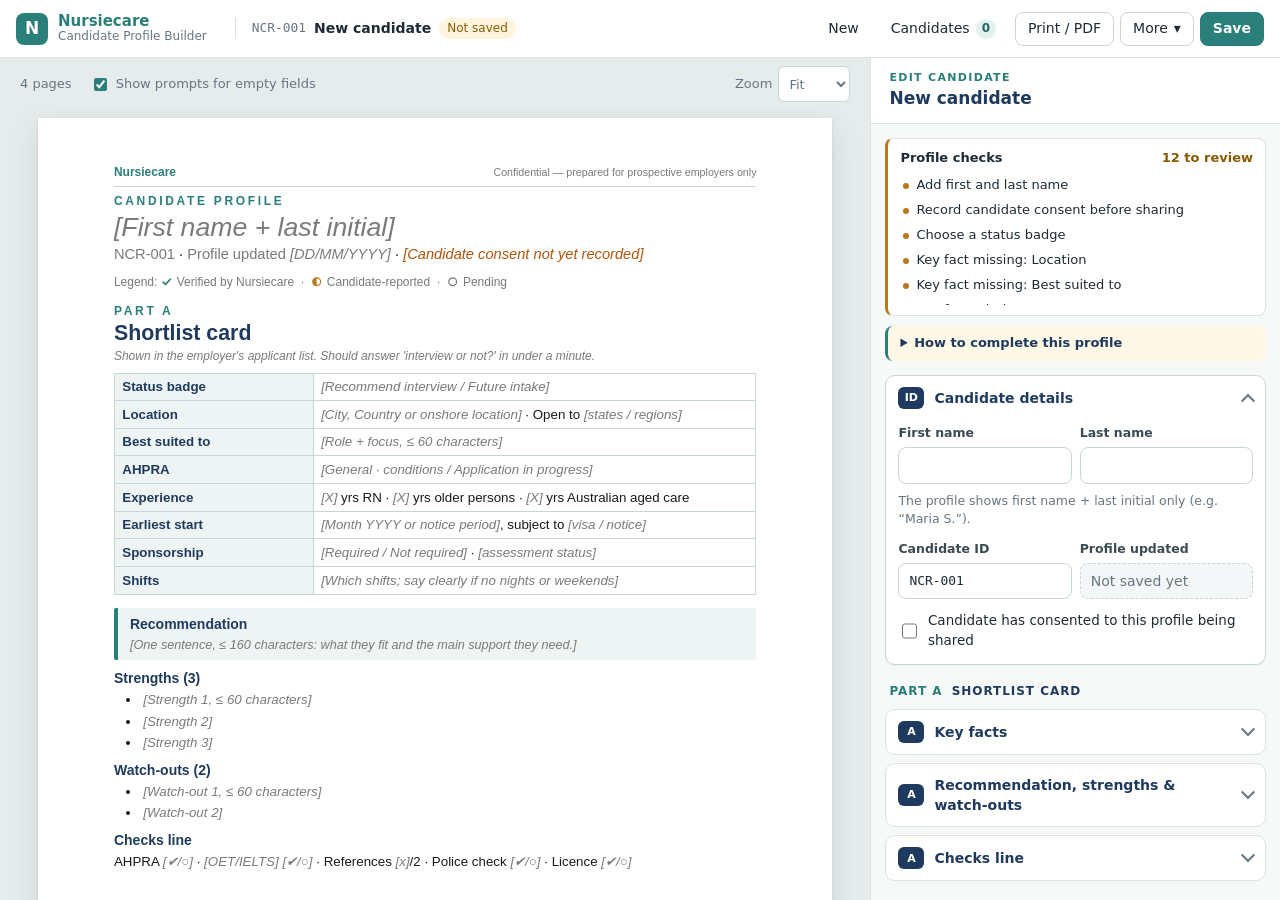
==== index.html @ 0817d93c "Add files via upload" ====
<!DOCTYPE html>
<html lang="en-AU">
<head>
  <meta charset="utf-8">
  <meta name="viewport" content="width=device-width, initial-scale=1">
  <title>Candidate Profile Builder — Nursiecare</title>
  <link rel="stylesheet" href="style.css">
</head>
<body>

<!-- ============================ Top bar ============================ -->
<header class="topbar">
  <div class="brand">
    <span class="brand-mark" aria-hidden="true">N</span>
    <div class="brand-text"><strong>Nursiecare</strong><span>Candidate Profile Builder</span></div>
  </div>

  <div class="current" aria-live="polite">
    <span class="current-id mono" id="currentId">NCR-001</span>
    <span class="current-name" id="currentName">New candidate</span>
    <span class="pill" id="saveState">Not saved</span>
  </div>

  <nav class="actions" aria-label="Candidate actions">
    <button type="button" class="btn btn-ghost" id="btnNew" title="Start a new candidate">New</button>
    <button type="button" class="btn btn-ghost" id="btnLibrary" title="Open a saved candidate">Candidates <span class="count" id="libCount">0</span></button>
    <button type="button" class="btn" id="btnPrint" title="Print, or choose “Save as PDF” in the print dialog">Print / PDF</button>
    <div class="menu">
      <button type="button" class="btn" id="btnMore" aria-haspopup="true" aria-expanded="false">More <span aria-hidden="true">▾</span></button>
      <div class="menu-list" id="moreMenu" hidden role="menu">
        <button type="button" role="menuitem" data-cmd="html">Download CV as HTML</button>
        <button type="button" role="menuitem" data-cmd="copy">Copy CV</button>
        <hr>
        <button type="button" role="menuitem" data-cmd="backup">Export backup (all candidates)</button>
        <button type="button" role="menuitem" data-cmd="import">Import backup…</button>
        <button type="button" role="menuitem" data-cmd="example">Load example candidate</button>
        <hr>
        <button type="button" role="menuitem" data-cmd="clear">Clear form</button>
        <button type="button" role="menuitem" data-cmd="delete" class="danger">Delete this candidate</button>
      </div>
    </div>
    <button type="button" class="btn btn-primary" id="btnSave" title="Save (Ctrl+S)">Save</button>
  </nav>
</header>

<div class="mobile-tabs" role="tablist">
  <button type="button" data-view="edit" class="on">Edit</button>
  <button type="button" data-view="preview">Preview CV</button>
</div>

<main class="workspace">

  <!-- ============================ CV preview (left) ============================ -->
  <section class="preview-pane" aria-label="CV preview">
    <div class="preview-toolbar">
      <span class="muted" id="pageCount">1 page</span>
      <label class="toggle"><input type="checkbox" id="promptsToggle" checked> Show prompts for empty fields</label>
      <label class="zoom">Zoom
        <select id="zoomSel">
          <option value="fit">Fit</option>
          <option value="0.75">75%</option>
          <option value="1">100%</option>
          <option value="1.25">125%</option>
        </select>
      </label>
    </div>
    <div class="preview-scroll" id="previewScroll">
      <div id="pages" class="cv-pages" title="Click any part of the CV to edit it"></div>
    </div>
  </section>

  <!-- ============================ Editor (right) ============================ -->
  <aside class="editor-pane" aria-label="Edit candidate information">
    <div class="editor-head">
      <div>
        <div class="eyebrow">Edit candidate</div>
        <div class="editor-title" id="editorTitle">New candidate</div>
      </div>
    </div>

    <div class="editor-scroll" id="editor">

      <div class="banner" id="storageWarning" hidden>
        This browser is blocking local storage, so <strong>Save will not work</strong> here.
        Open the file in Chrome, Edge or Firefox, or use <em>More ▸ Export backup</em>.
      </div>

      <div class="checks-box" id="checksBox">
        <div class="checks-head"><span>Profile checks</span><span class="checks-count" id="checksCount"></span></div>
        <ul id="checksList"></ul>
      </div>

      <details class="guide">
        <summary>How to complete this profile</summary>
        <ul>
          <li>Part A becomes the shortlist card in the employer portal. Part B is the full profile the card opens.</li>
          <li>Fill in Part B first, then write Part A from it. Everything on the card must also appear in Part B.</li>
          <li>Card limits: Best suited to ≤ 60 characters · Recommendation one sentence ≤ 160 · Strengths and watch-outs ≤ 60 each.</li>
          <li>Always complete all key facts, even when the answer is a gap (e.g. “0 yrs Australian aged care”). Every card needs at least one watch-out.</li>
          <li>Mark facts: <b class="m-v">✔</b> Verified by Nursiecare · <b class="m-r">◐</b> Candidate-reported · <b class="m-p">○</b> Pending. Click a marker again to clear it.</li>
          <li><strong>Do not add</strong> a photo, age, marital status, religion, health or children’s details.</li>
        </ul>
      </details>

      <!-- ---------- Candidate details ---------- -->
      <details class="ed-section" data-section="details" open>
        <summary><span class="ed-chip">ID</span><span class="ed-title">Candidate details</span></summary>
        <div class="ed-body">
          <div class="grid-2">
            <label class="field"><span class="label">First name</span><input type="text" data-bind="firstName" autocomplete="off"></label>
            <label class="field"><span class="label">Last name</span><input type="text" data-bind="lastName" autocomplete="off"></label>
          </div>
          <p class="hint">The profile shows first name + last initial only (e.g. “Maria S.”).</p>
          <div class="grid-2">
            <label class="field"><span class="label">Candidate ID</span><input type="text" data-bind="id" class="mono" placeholder="NCR-000"></label>
            <div class="field"><span class="label">Profile updated</span><output id="updatedOut" class="readonly">Not saved yet</output></div>
          </div>
          <label class="check"><input type="checkbox" data-bind="consentShared"> Candidate has consented to this profile being shared</label>
        </div>
      </details>

      <div class="ed-group"><span>Part A</span> Shortlist card</div>

      <!-- ---------- Key facts ---------- -->
      <details class="ed-section" data-section="card">
        <summary><span class="ed-chip">A</span><span class="ed-title">Key facts</span></summary>
        <div class="ed-body">
          <label class="field"><span class="label">Status badge</span>
            <select data-bind="card.statusBadge">
              <option value="">Choose…</option>
              <option>Recommend interview</option>
              <option>Future intake</option>
            </select>
          </label>

          <div class="field">
            <div class="label-row"><span class="label">Location</span><div class="marker" data-bind="card.markers.location"></div></div>
            <div class="grid-2">
              <input type="text" data-bind="card.location" placeholder="City, Country or onshore location" aria-label="Location">
              <input type="text" data-bind="card.openTo" placeholder="Open to: states / regions" aria-label="Open to">
            </div>
          </div>

          <div class="field">
            <div class="label-row"><span class="label">Best suited to</span><div class="marker" data-bind="card.markers.bestSuitedTo"></div></div>
            <input type="text" data-bind="card.bestSuitedTo" data-limit="60" placeholder="Role + focus" aria-label="Best suited to">
          </div>

          <div class="field">
            <div class="label-row"><span class="label">AHPRA</span><div class="marker" data-bind="card.markers.ahpra"></div></div>
            <input type="text" data-bind="card.ahpra" placeholder="General · no conditions / Application in progress" aria-label="AHPRA" list="ahpraOptions">
            <datalist id="ahpraOptions">
              <option value="General · no conditions"></option>
              <option value="General · conditions"></option>
              <option value="Application in progress"></option>
              <option value="Not yet applied"></option>
            </datalist>
          </div>

          <div class="field">
            <div class="label-row"><span class="label">Experience <em>years</em></span><div class="marker" data-bind="card.markers.experience"></div></div>
            <div class="grid-3">
              <label class="mini"><input type="number" min="0" step="0.5" data-bind="card.experience.rn"><span>RN</span></label>
              <label class="mini"><input type="number" min="0" step="0.5" data-bind="card.experience.olderPersons"><span>Older persons</span></label>
              <label class="mini"><input type="number" min="0" step="0.5" data-bind="card.experience.ausAgedCare"><span>Aust. aged care</span></label>
            </div>
          </div>

          <div class="field">
            <div class="label-row"><span class="label">Earliest start</span><div class="marker" data-bind="card.markers.earliestStart"></div></div>
            <div class="grid-2">
              <input type="text" data-bind="card.earliestStart" placeholder="Month YYYY or notice period" aria-label="Earliest start">
              <input type="text" data-bind="card.subjectTo" placeholder="Subject to: visa / notice" aria-label="Subject to">
            </div>
          </div>

          <div class="field">
            <div class="label-row"><span class="label">Sponsorship</span><div class="marker" data-bind="card.markers.sponsorship"></div></div>
            <div class="grid-2">
              <select data-bind="card.sponsorship" aria-label="Sponsorship">
                <option value="">Choose…</option>
                <option>Required</option>
                <option>Not required</option>
              </select>
              <input type="text" data-bind="card.sponsorshipStatus" placeholder="Assessment status" aria-label="Assessment status">
            </div>
          </div>

          <div class="field">
            <div class="label-row"><span class="label">Shifts</span><div class="marker" data-bind="card.markers.shifts"></div></div>
            <input type="text" data-bind="card.shifts" placeholder="Which shifts; say clearly if no nights or weekends" aria-label="Shifts">
          </div>
        </div>
      </details>

      <!-- ---------- Recommendation, strengths, watch-outs ---------- -->
      <details class="ed-section" data-section="card-summary">
        <summary><span class="ed-chip">A</span><span class="ed-title">Recommendation, strengths &amp; watch-outs</span></summary>
        <div class="ed-body">
          <label class="field"><span class="label">Recommendation <em>one sentence</em></span>
            <textarea rows="3" data-bind="card.recommendation" data-limit="160" placeholder="What they fit and the main support they need"></textarea>
          </label>
          <div class="field"><span class="label">Strengths <em>aim for 3</em></span>
            <div data-list="card.strengths" data-kind="text" data-limit="60" data-item-label="Strength" data-add="Add strength"></div>
          </div>
          <div class="field"><span class="label">Watch-outs <em>at least 1</em></span>
            <div data-list="card.watchouts" data-kind="text" data-limit="60" data-item-label="Watch-out" data-add="Add watch-out"></div>
          </div>
        </div>
      </details>

      <!-- ---------- Checks line ---------- -->
      <details class="ed-section" data-section="checks">
        <summary><span class="ed-chip">A</span><span class="ed-title">Checks line</span></summary>
        <div class="ed-body">
          <div class="check-rows">
            <div class="label-row"><span class="label">AHPRA</span><div class="marker" data-bind="checks.ahpra"></div></div>
            <div class="label-row">
              <select data-bind="checks.englishTest" aria-label="English test" class="inline-select">
                <option value="">English test…</option>
                <option>OET</option><option>IELTS</option><option>PTE</option><option>TOEFL</option><option>English exempt</option>
              </select>
              <div class="marker" data-bind="checks.english"></div>
            </div>
            <div class="label-row"><span class="label">References</span>
              <select data-bind="checks.references" aria-label="References received" class="inline-select narrow">
                <option value="">x</option><option>0</option><option>1</option><option>2</option>
              </select><span class="muted">/ 2</span>
            </div>
            <div class="label-row"><span class="label">Police check</span><div class="marker" data-bind="checks.police"></div></div>
            <div class="label-row"><span class="label">Licence</span><div class="marker" data-bind="checks.licence"></div></div>
          </div>
        </div>
      </details>

      <div class="ed-group"><span>Part B</span> Full profile</div>

      <!-- ---------- 1. Recruiter assessment ---------- -->
      <details class="ed-section" data-section="assessment">
        <summary><span class="ed-chip">1</span><span class="ed-title">Recruiter assessment</span></summary>
        <div class="ed-body">
          <div class="field"><span class="label">Strengths <em>evidenced, with source</em></span>
            <div data-list="assessment.strengths" data-kind="textarea" data-item-label="Strength" data-first-hint="Longer, evidenced version of strength 1, e.g. ‘confirmed by referee’" data-add="Add strength"></div>
          </div>
          <div class="field"><span class="label">Watch-outs and suggested support</span>
            <div data-list="assessment.watchouts" data-kind="textarea" data-item-label="Watch-out + support" data-first-hint="Gap + suggested support, e.g. ‘No Australian aged care experience. Suggest 2–4 weeks of buddied shifts.’" data-add="Add watch-out"></div>
          </div>
          <div class="field"><span class="label">Suggested interview questions</span>
            <div data-list="assessment.questions" data-kind="textarea" data-item-label="Question" data-first-hint="Scenario question tied to a watch-out" data-add="Add question"></div>
          </div>
        </div>
      </details>

      <!-- ---------- 2. Clinical experience ---------- -->
      <details class="ed-section" data-section="clinical">
        <summary><span class="ed-chip">2</span><span class="ed-title">Clinical experience</span></summary>
        <div class="ed-body">
          <label class="field"><span class="label">Current role</span>
            <input type="text" data-bind="clinical.currentRole" placeholder="Title, unit, facility type and size, country">
          </label>
          <div class="grid-2 grid-narrow-first">
            <label class="field"><span class="label">FT / PT</span>
              <select data-bind="clinical.employmentType"><option value="">Choose…</option><option>FT</option><option>PT</option><option>Casual</option></select>
            </label>
            <label class="field"><span class="label">Practising status</span>
              <input type="text" data-bind="clinical.practising" placeholder="Currently practising / last practised MM/YYYY" list="practisingOptions">
              <datalist id="practisingOptions"><option value="Currently practising"></option></datalist>
            </label>
          </div>
          <label class="field"><span class="label">Summary</span>
            <textarea rows="3" data-bind="clinical.summary" placeholder="2–3 factual sentences: population, acuity, responsibility, leadership"></textarea>
          </label>
          <label class="field"><span class="label">Typical shift</span><input type="text" data-bind="clinical.typicalShift" placeholder="Ratio, acuity, staff supervised"></label>
          <label class="field"><span class="label">Systems</span><input type="text" data-bind="clinical.systems" placeholder="Electronic / paper care plans; medication system"></label>
        </div>
      </details>

      <!-- ---------- Employment history (optional) ---------- -->
      <details class="ed-section" data-section="employment">
        <summary><span class="ed-chip opt">+</span><span class="ed-title">Employment history <em>optional</em></span></summary>
        <div class="ed-body">
          <p class="hint">Appears on the CV as its own section once you add a role.</p>
          <div data-list="employmentHistory" data-kind="employment" data-add="Add experience" data-empty="No previous roles added."></div>
        </div>
      </details>

      <!-- ---------- 3. Capability highlights ---------- -->
      <details class="ed-section" data-section="capabilities">
        <summary><span class="ed-chip">3</span><span class="ed-title">Capability highlights</span></summary>
        <div class="ed-body">
          <p class="hint">Pick the 6 most relevant to aged care. Include at least one <em>Limited</em> row if it’s true: it shows honesty and helps the employer plan orientation.</p>
          <div data-list="capabilities" data-kind="capability" data-add="Add capability"></div>
        </div>
      </details>

      <!-- ---------- Qualifications & registrations (optional) ---------- -->
      <details class="ed-section" data-section="qualifications">
        <summary><span class="ed-chip opt">+</span><span class="ed-title">Qualifications &amp; registrations <em>optional</em></span></summary>
        <div class="ed-body">
          <p class="hint">Appears on the CV as its own section once you add an entry.</p>
          <div class="field"><span class="label">Education / qualifications</span>
            <div data-list="qualifications" data-kind="qualification" data-add="Add qualification" data-empty="No qualifications added."></div>
          </div>
          <div class="field"><span class="label">Certifications / registrations</span>
            <div data-list="registrations" data-kind="registration" data-add="Add certification" data-empty="No registrations added."></div>
          </div>
        </div>
      </details>

      <!-- ---------- 4. Verification ---------- -->
      <details class="ed-section" data-section="verification">
        <summary><span class="ed-chip">4</span><span class="ed-title">Verification</span></summary>
        <div class="ed-body verify">
          <div class="field">
            <div class="label-row"><span class="label">AHPRA</span><div class="marker" data-bind="verification.ahpra.status"></div></div>
            <input type="text" data-bind="verification.ahpra.note" placeholder="e.g. Checked on register 12/09/2026" aria-label="AHPRA verification note">
          </div>
          <div class="field">
            <div class="label-row"><span class="label">Qualification</span><div class="marker" data-bind="verification.qualification.status"></div></div>
            <input type="text" data-bind="verification.qualification.note" placeholder="What was sighted" aria-label="Qualification verification note">
          </div>
          <div class="field">
            <div class="label-row"><span class="label">Employment</span><div class="marker" data-bind="verification.employment.status"></div></div>
            <input type="text" data-bind="verification.employment.note" placeholder="Period verified / Partial" aria-label="Employment verification note">
          </div>
          <div class="field">
            <div class="label-row"><span class="label">References</span><div class="marker" data-bind="verification.references.status"></div></div>
            <input type="text" data-bind="verification.references.note" placeholder="x of 2: roles" aria-label="References note">
          </div>
          <div class="field">
            <div class="label-row"><span class="label">Police check</span><div class="marker" data-bind="verification.police.status"></div></div>
            <input type="text" data-bind="verification.police.note" placeholder="Status" aria-label="Police check note">
          </div>
          <div class="field">
            <div class="label-row"><span class="label">Vaccinations</span><div class="marker" data-bind="verification.vaccinations.status"></div></div>
            <input type="text" data-bind="verification.vaccinations.note" placeholder="Status; employer to confirm requirements" aria-label="Vaccinations note">
          </div>
        </div>
      </details>

      <!-- ---------- 5. Work preferences ---------- -->
      <details class="ed-section" data-section="preferences">
        <summary><span class="ed-chip">5</span><span class="ed-title">Work preferences</span></summary>
        <div class="ed-body">
          <div class="grid-2">
            <label class="field"><span class="label">Role</span><input type="text" data-bind="preferences.role" placeholder="RN / Senior RN / Clinical Lead" list="roleOptions"></label>
            <label class="field"><span class="label">Hours</span><input type="text" data-bind="preferences.hours" placeholder="FT / PT, hours"></label>
          </div>
          <datalist id="roleOptions"><option value="RN"></option><option value="Senior RN"></option><option value="Clinical Lead"></option></datalist>
          <label class="field"><span class="label">Shifts</span><input type="text" data-bind="preferences.shifts" placeholder="Detail"></label>
          <label class="field"><span class="label">Pay</span><input type="text" data-bind="preferences.pay" placeholder="Range / Award or EA rate"></label>
        </div>
      </details>

      <!-- ---------- 6. Readiness and communication ---------- -->
      <details class="ed-section" data-section="readiness">
        <summary><span class="ed-chip">6</span><span class="ed-title">Readiness &amp; communication</span></summary>
        <div class="ed-body">
          <div class="grid-2">
            <label class="field"><span class="label">Aged care prep</span>
              <select data-bind="readiness.agedCarePrep">
                <option value="">Modules completed…</option>
                <option>0</option><option>1</option><option>2</option><option>3</option><option>4</option><option>5</option>
                <option>6</option><option>7</option><option>8</option><option>9</option><option>10</option>
              </select>
            </label>
            <label class="field"><span class="label">Intro video</span>
              <select data-bind="readiness.introVideo"><option value="">Choose…</option><option>Available</option><option>Not available</option></select>
            </label>
          </div>
          <label class="field"><span class="label">English</span><input type="text" data-bind="readiness.english" placeholder="OET / IELTS result / Exempt"></label>
          <label class="field"><span class="label">Our interview</span><input type="text" data-bind="readiness.interview" placeholder="DD/MM/YYYY, format, length"></label>
          <label class="field"><span class="label">What we saw</span><textarea rows="2" data-bind="readiness.whatWeSaw" placeholder="1–2 observed behaviours, not ratings"></textarea></label>
        </div>
      </details>

      <!-- ---------- 7. Relocation and visa ---------- -->
      <details class="ed-section" data-section="relocation">
        <summary><span class="ed-chip">7</span><span class="ed-title">Relocation &amp; visa</span></summary>
        <div class="ed-body">
          <div class="grid-2">
            <label class="field"><span class="label">Relocating</span>
              <select data-bind="relocation.relocating"><option value="">Choose…</option><option>Alone</option><option>With partner</option><option>With family</option></select>
            </label>
            <label class="field"><span class="label">Commitment sought</span><input type="text" data-bind="relocation.commitment" placeholder="e.g. 2-year commitment"></label>
          </div>
          <label class="field"><span class="label">Areas</span><input type="text" data-bind="relocation.areas" placeholder="Specific towns discussed"></label>
          <label class="field"><span class="label">Support needed</span><input type="text" data-bind="relocation.supportNeeded" placeholder="Accommodation / transport / childcare / partner work / none"></label>
          <label class="field"><span class="label">Driving</span><input type="text" data-bind="relocation.driving" placeholder="Licence status · drives regularly"></label>
          <label class="field"><span class="label">Visa</span><textarea rows="2" data-bind="relocation.visa" placeholder="Onshore/offshore · current visa · pathway · agent assessment status"></textarea></label>
          <label class="field"><span class="label">Mobilisation</span><input type="text" data-bind="relocation.mobilisation" placeholder="X–Y months from offer"></label>
        </div>
      </details>

      <!-- ---------- 8. Nursiecare support ---------- -->
      <details class="ed-section" data-section="support">
        <summary><span class="ed-chip">8</span><span class="ed-title">Nursiecare support</span></summary>
        <div class="ed-body">
          <label class="field"><span class="label">Support included</span><textarea rows="2" data-bind="support.included"></textarea></label>
          <div class="grid-3">
            <label class="field"><span class="label">Recruiter</span><input type="text" data-bind="support.recruiterName" placeholder="Name"></label>
            <label class="field"><span class="label">Email</span><input type="email" data-bind="support.recruiterEmail" placeholder="email"></label>
            <label class="field"><span class="label">Phone</span><input type="tel" data-bind="support.recruiterPhone" placeholder="phone"></label>
          </div>
          <p class="hint">Recruiter details are remembered for the next new candidate.</p>
        </div>
      </details>

      <div class="editor-foot">
        <button type="button" class="btn btn-primary btn-block" onclick="document.getElementById('btnSave').click()">Save candidate</button>
      </div>
    </div>
  </aside>
</main>

<!-- Off-screen area used to measure and paginate the CV -->
<div id="measure" class="cv-measure" aria-hidden="true"></div>

<!-- ============================ Candidate library ============================ -->
<dialog id="library" class="library" aria-labelledby="libTitle">
  <div class="lib-head">
    <div>
      <h2 id="libTitle">Saved candidates</h2>
      <p class="muted" id="libMeta"></p>
    </div>
    <button type="button" class="icon-btn" id="libClose" aria-label="Close">✕</button>
  </div>
  <div class="lib-tools">
    <input type="search" id="libSearch" placeholder="Search by name, ID, role, location or status…" aria-label="Search candidates">
    <button type="button" class="btn btn-primary" id="libNew">New candidate</button>
  </div>
  <div class="lib-list" id="libList"></div>
  <div class="lib-foot">
    <span class="muted">Saved only in this browser on this computer. Export a backup regularly.</span>
    <span>
      <button type="button" class="btn btn-sm" id="libImport">Import…</button>
      <button type="button" class="btn btn-sm" id="libBackup">Export backup</button>
    </span>
  </div>
</dialog>

<input type="file" id="importFile" accept="application/json,.json" hidden>
<div id="toast" class="toast" role="status" aria-live="polite"></div>

<script src="script.js"></script>
</body>
</html>
---- style.css ----
/* ==========================================================================
   Nursiecare · Candidate Profile Builder — application styles
   (The CV page design itself is in script.js → CV_THEME_CSS, so the preview,
   print output and downloaded HTML all use exactly the same styles.)
   ========================================================================== */
:root {
  --teal: #2A7F7A;
  --teal-dark: #216863;
  --teal-soft: #E3F1EF;
  --navy: #1F3A5F;
  --ink: #1C2B36;
  --muted: #677682;
  --line: #DCE3E3;
  --line-strong: #C9D6D6;
  --canvas: #E6ECEC;
  --panel: #FFFFFF;
  --field: #FFFFFF;
  --amber: #B7791F;
  --amber-soft: #FFF4DE;
  --danger: #B42318;
  --ok: #1E7A4C;
  --radius: 8px;
  --shadow-page: 0 1px 3px rgba(16, 40, 40, .10), 0 10px 28px rgba(16, 40, 40, .10);
  --font: "Segoe UI", system-ui, -apple-system, "Helvetica Neue", Arial, sans-serif;
}

* { box-sizing: border-box; }
html, body { height: 100%; }
body {
  margin: 0;
  font: 14px/1.45 var(--font);
  color: var(--ink);
  background: var(--canvas);
  display: flex;
  flex-direction: column;
  overflow: hidden;
}
button, input, select, textarea { font: inherit; color: inherit; }
.mono { font-family: ui-monospace, "SFMono-Regular", Consolas, monospace; font-size: .92em; }
.muted { color: var(--muted); }
[hidden] { display: none !important; }

/* ---------------------------------------------------------------- Buttons */
.btn {
  display: inline-flex; align-items: center; gap: 6px;
  height: 34px; padding: 0 12px;
  border: 1px solid var(--line-strong); border-radius: var(--radius);
  background: #fff; cursor: pointer; white-space: nowrap;
  transition: background .15s, border-color .15s, box-shadow .15s;
}
.btn:hover { background: #F3F7F7; border-color: #B7C6C6; }
.btn:focus-visible, .icon-btn:focus-visible, .btn-add:focus-visible { outline: 2px solid var(--teal); outline-offset: 2px; }
.btn-primary { background: var(--teal); border-color: var(--teal); color: #fff; font-weight: 600; }
.btn-primary:hover { background: var(--teal-dark); border-color: var(--teal-dark); }
.btn-ghost { border-color: transparent; background: transparent; }
.btn-ghost:hover { background: #EEF3F3; border-color: transparent; }
.btn-sm { height: 28px; padding: 0 10px; font-size: 13px; }
.btn-block { width: 100%; justify-content: center; height: 40px; }
.count {
  display: inline-grid; place-items: center; min-width: 20px; height: 20px; padding: 0 6px;
  border-radius: 10px; background: var(--teal-soft); color: var(--teal-dark); font-size: 12px; font-weight: 600;
}
.icon-btn {
  display: inline-grid; place-items: center; width: 28px; height: 28px;
  border: 0; border-radius: 6px; background: transparent; color: var(--muted); cursor: pointer;
}
.icon-btn svg { width: 16px; height: 16px; }
.icon-btn:hover:not(:disabled) { background: #EEF3F3; color: var(--ink); }
.icon-btn.danger:hover:not(:disabled) { background: #FDECEA; color: var(--danger); }
.icon-btn:disabled { opacity: .3; cursor: default; }

/* ---------------------------------------------------------------- Top bar */
.topbar {
  flex: none;
  display: flex; align-items: center; gap: 16px;
  height: 58px; padding: 0 16px;
  background: #fff; border-bottom: 1px solid var(--line);
  position: relative; z-index: 5;
}
.brand { display: flex; align-items: center; gap: 10px; min-width: 0; }
.brand-mark {
  display: grid; place-items: center; width: 32px; height: 32px; border-radius: 8px;
  background: var(--teal); color: #fff; font-weight: 700; font-size: 17px;
}
.brand-text { display: flex; flex-direction: column; line-height: 1.15; }
.brand-text strong { color: var(--teal); font-size: 15px; }
.brand-text span { color: var(--muted); font-size: 12px; }
.current {
  display: flex; align-items: center; gap: 8px; min-width: 0;
  margin-left: 12px; padding-left: 16px; border-left: 1px solid var(--line);
}
.current-id { color: var(--muted); }
.current-name { font-weight: 600; white-space: nowrap; overflow: hidden; text-overflow: ellipsis; }
.pill { font-size: 12px; padding: 2px 8px; border-radius: 999px; white-space: nowrap; background: #EEF1F4; color: var(--muted); }
.pill-ok { background: #E4F4EC; color: var(--ok); }
.pill-warn { background: var(--amber-soft); color: #8A5A00; }
.actions { margin-left: auto; display: flex; align-items: center; gap: 6px; }

.menu { position: relative; }
.menu-list {
  position: absolute; right: 0; top: calc(100% + 6px); min-width: 240px; padding: 6px;
  background: #fff; border: 1px solid var(--line); border-radius: 10px;
  box-shadow: 0 10px 30px rgba(16, 40, 40, .15); z-index: 20;
}
.menu-list button {
  display: block; width: 100%; text-align: left; padding: 8px 10px; border: 0; border-radius: 6px;
  background: none; cursor: pointer;
}
.menu-list button:hover { background: #F0F5F5; }
.menu-list button.danger { color: var(--danger); }
.menu-list hr { border: 0; border-top: 1px solid var(--line); margin: 5px 2px; }

/* ---------------------------------------------------------------- Layout */
.workspace {
  flex: 1; min-height: 0;
  display: grid;
  grid-template-columns: minmax(0, 1fr) clamp(380px, 32vw, 480px);
}
.preview-pane { display: flex; flex-direction: column; min-width: 0; min-height: 0; }
.preview-toolbar {
  flex: none; display: flex; align-items: center; gap: 18px;
  padding: 8px 20px; font-size: 13px; color: var(--muted);
}
.preview-toolbar .zoom { margin-left: auto; display: flex; align-items: center; gap: 6px; }
.preview-toolbar select { height: 28px; border: 1px solid var(--line-strong); border-radius: 6px; background: #fff; padding: 0 6px; }
.toggle { display: inline-flex; align-items: center; gap: 6px; cursor: pointer; }
.toggle input { accent-color: var(--teal); }
.preview-scroll { flex: 1; min-height: 0; overflow: auto; padding: 8px 24px 48px; }
.cv-pages { display: flex; flex-direction: column; align-items: center; gap: 24px; width: max-content; min-width: 100%; margin: 0 auto; }
.cv-pages .cv-page { box-shadow: var(--shadow-page); flex: none; }
.cv-pages .cv-body > [data-section] { cursor: pointer; border-radius: 2px; transition: outline-color .15s; outline: 1px dashed transparent; outline-offset: 2px; }
.cv-pages .cv-body > [data-section]:hover { outline-color: rgba(42, 127, 122, .55); }

.cv-measure { position: absolute; left: -10000px; top: 0; visibility: hidden; pointer-events: none; }

/* ---------------------------------------------------------------- Editor */
.editor-pane {
  display: flex; flex-direction: column; min-height: 0;
  background: #F7F9F9; border-left: 1px solid var(--line);
}
.editor-head {
  flex: none; padding: 12px 18px; background: #fff; border-bottom: 1px solid var(--line);
}
.eyebrow { font-size: 11px; letter-spacing: .12em; text-transform: uppercase; color: var(--teal); font-weight: 700; }
.editor-title { font-size: 17px; font-weight: 650; color: var(--navy); white-space: nowrap; overflow: hidden; text-overflow: ellipsis; }
.editor-scroll { flex: 1; min-height: 0; overflow-y: auto; padding: 14px 14px 24px; scroll-padding-top: 10px; }
.editor-foot { padding: 14px 2px 4px; }

.banner { background: #FDECEA; color: #7A1E14; border-radius: var(--radius); padding: 10px 12px; margin-bottom: 12px; font-size: 13px; }

.checks-box { background: #fff; border: 1px solid var(--line); border-left: 3px solid var(--amber); border-radius: var(--radius); padding: 10px 12px; margin-bottom: 10px; }
.checks-box.ok { border-left-color: var(--teal); }
.checks-head { display: flex; justify-content: space-between; font-weight: 600; font-size: 13px; }
.checks-count { color: #8A5A00; font-weight: 600; }
.checks-box.ok .checks-count { color: var(--teal-dark); }
.checks-box ul { list-style: none; margin: 6px 0 0; padding: 0; max-height: 132px; overflow-y: auto; }
.checks-box li button {
  width: 100%; text-align: left; border: 0; background: none; padding: 3px 0 3px 16px; cursor: pointer;
  font-size: 13px; color: var(--ink); position: relative;
}
.checks-box li button::before { content: ""; position: absolute; left: 3px; top: 10px; width: 6px; height: 6px; border-radius: 50%; background: var(--amber); }
.checks-box li button:hover { color: var(--teal-dark); text-decoration: underline; }
.checks-box li.done { font-size: 13px; color: var(--muted); padding-top: 2px; }

.guide { background: #FFF8E6; border-left: 3px solid var(--teal); border-radius: var(--radius); padding: 8px 12px; margin-bottom: 14px; font-size: 13px; }
.guide summary { cursor: pointer; font-weight: 600; color: var(--navy); }
.guide ul { margin: 8px 0 2px; padding-left: 18px; }
.guide li { margin-bottom: 4px; }
.m-v { color: var(--teal); } .m-r { color: var(--amber); } .m-p { color: var(--muted); }

.ed-group {
  margin: 18px 4px 8px; font-size: 12px; font-weight: 700; color: var(--navy);
  text-transform: uppercase; letter-spacing: .08em;
}
.ed-group span { color: var(--teal); margin-right: 4px; }

.ed-section {
  background: #fff; border: 1px solid var(--line); border-radius: 10px; margin-bottom: 8px;
  transition: box-shadow .3s, border-color .3s;
}
.ed-section[open] { border-color: var(--line-strong); box-shadow: 0 1px 2px rgba(16, 40, 40, .05); }
.ed-section.flash { animation: flash 1.1s ease-out; }
@keyframes flash { 0% { box-shadow: 0 0 0 3px rgba(42, 127, 122, .45); } 100% { box-shadow: 0 0 0 3px rgba(42, 127, 122, 0); } }
.ed-section > summary {
  list-style: none; display: flex; align-items: center; gap: 10px; cursor: pointer;
  padding: 11px 12px; font-weight: 600; color: var(--navy); user-select: none;
}
.ed-section > summary::-webkit-details-marker { display: none; }
.ed-section > summary::after {
  content: ""; margin-left: auto; width: 8px; height: 8px; flex: none;
  border-right: 2px solid var(--muted); border-bottom: 2px solid var(--muted);
  transform: rotate(45deg) translate(-2px, -2px); transition: transform .2s;
}
.ed-section[open] > summary::after { transform: rotate(-135deg) translate(-2px, -2px); }
.ed-section > summary:hover { background: #FAFCFC; border-radius: 10px; }
.ed-chip {
  display: inline-grid; place-items: center; min-width: 26px; height: 22px; padding: 0 5px;
  border-radius: 6px; background: var(--navy); color: #fff; font-size: 11px; font-weight: 700;
}
.ed-chip.opt { background: var(--teal-soft); color: var(--teal-dark); }
.ed-title em, .label em { font-style: normal; font-weight: 400; color: var(--muted); font-size: 12px; margin-left: 4px; }
.ed-body { padding: 4px 12px 14px; display: flex; flex-direction: column; gap: 12px; }

/* Fields */
.field { display: flex; flex-direction: column; gap: 5px; min-width: 0; }
.label { font-size: 12.5px; font-weight: 600; color: #3A4A55; }
.label-row { display: flex; align-items: center; justify-content: space-between; gap: 8px; min-height: 28px; }
.hint { margin: -4px 0 0; font-size: 12.5px; color: var(--muted); }
input[type="text"], input[type="email"], input[type="tel"], input[type="number"], input[type="month"], input[type="date"], input[type="search"],
select, textarea, output.readonly {
  width: 100%; min-width: 0; padding: 7px 10px; min-height: 36px;
  background: var(--field); border: 1px solid var(--line-strong); border-radius: var(--radius);
  transition: border-color .15s, box-shadow .15s;
}
textarea { resize: vertical; line-height: 1.4; }
select { cursor: pointer; }
input:hover, select:hover, textarea:hover { border-color: #B2C2C2; }
input:focus, select:focus, textarea:focus { outline: none; border-color: var(--teal); box-shadow: 0 0 0 3px rgba(42, 127, 122, .18); }
input:disabled { background: #F1F4F4; color: var(--muted); }
input::placeholder, textarea::placeholder { color: #9AA7AE; }
output.readonly { display: flex; align-items: center; background: #F4F7F7; color: var(--muted); border-style: dashed; }
.is-over { border-color: #D97706 !important; }
.counter { align-self: flex-end; font-size: 11.5px; color: var(--muted); margin-top: -2px; font-variant-numeric: tabular-nums; }
.counter.over { color: #B45309; font-weight: 600; }
.check { display: flex; align-items: center; gap: 8px; font-size: 13.5px; cursor: pointer; }
.check input { width: 16px; height: 16px; accent-color: var(--teal); }

.grid-2 { display: grid; grid-template-columns: 1fr 1fr; gap: 8px; }
.grid-3 { display: grid; grid-template-columns: repeat(3, 1fr); gap: 8px; }
.grid-wide-first { grid-template-columns: 1.6fr 1fr; }
.grid-narrow-first { grid-template-columns: .7fr 1.3fr; }
.mini { display: flex; flex-direction: column; gap: 3px; font-size: 12px; color: var(--muted); }

/* Fact marker ✔ ◐ ○ */
.marker { display: inline-flex; border: 1px solid var(--line-strong); border-radius: 7px; overflow: hidden; flex: none; background: #fff; }
.marker button {
  width: 30px; height: 26px; border: 0; background: none; cursor: pointer; font-size: 13px; color: #9AA7AE;
  border-left: 1px solid var(--line); line-height: 1;
}
.marker button:first-child { border-left: 0; }
.marker button svg { width: 13px; height: 13px; display: block; margin: 0 auto; }
.marker button:hover { background: #F0F5F5; color: var(--ink); }
.marker button.on[data-value="verified"] { background: var(--teal); color: #fff; }
.marker button.on[data-value="reported"] { background: var(--amber); color: #fff; }
.marker button.on[data-value="pending"] { background: #7A7A7A; color: #fff; }
.check-rows { display: flex; flex-direction: column; gap: 6px; }
.inline-select { width: auto; min-height: 30px; padding: 3px 8px; }
.inline-select.narrow { width: 64px; margin-left: auto; }

/* Repeatable lists */
.list-items { display: flex; flex-direction: column; gap: 8px; }
.li { display: flex; align-items: flex-start; gap: 4px; }
.li-main { flex: 1; min-width: 0; display: flex; flex-direction: column; }
.li-tools { display: flex; align-items: center; gap: 0; padding-top: 4px; }
.li-card { border: 1px solid var(--line); border-radius: var(--radius); padding: 8px 10px 10px; background: #FBFCFC; display: flex; flex-direction: column; gap: 8px; }
.li-card-head { display: flex; align-items: center; justify-content: space-between; font-size: 12px; font-weight: 700; color: var(--teal-dark); text-transform: uppercase; letter-spacing: .05em; }
.li-card-head .li-tools { padding: 0; }
.list-empty { margin: 0 0 4px; color: var(--muted); font-size: 13px; }
.btn-add {
  display: inline-flex; align-items: center; gap: 6px; margin-top: 8px; align-self: flex-start;
  height: 32px; padding: 0 12px; border: 1px dashed #9CC3BF; border-radius: var(--radius);
  background: #F4FAF9; color: var(--teal-dark); font-weight: 600; font-size: 13px; cursor: pointer;
}
.btn-add svg { width: 14px; height: 14px; }
.btn-add:hover { background: var(--teal-soft); border-style: solid; }

/* ---------------------------------------------------------------- Library dialog */
.library {
  width: min(920px, calc(100vw - 32px)); max-height: min(720px, calc(100vh - 48px));
  padding: 0; border: 0; border-radius: 14px; box-shadow: 0 24px 60px rgba(10, 30, 30, .3);
  display: none; flex-direction: column; color: var(--ink);
}
.library[open] { display: flex; }
.library::backdrop { background: rgba(20, 35, 45, .45); }
.lib-head { display: flex; justify-content: space-between; align-items: flex-start; padding: 18px 20px 6px; }
.lib-head h2 { margin: 0; font-size: 18px; color: var(--navy); }
.lib-head p { margin: 2px 0 0; font-size: 13px; }
.lib-tools { display: flex; gap: 8px; padding: 8px 20px 12px; }
.lib-tools input { flex: 1; }
.lib-list { flex: 1; min-height: 120px; overflow: auto; padding: 0 20px; }
.lib-table { width: 100%; border-collapse: collapse; font-size: 13.5px; }
.lib-table th { position: sticky; top: 0; background: #fff; text-align: left; font-size: 12px; color: var(--muted); font-weight: 600; padding: 8px; border-bottom: 1px solid var(--line); }
.lib-table td { padding: 9px 8px; border-bottom: 1px solid #EDF1F1; vertical-align: middle; }
.lib-table tbody tr { cursor: pointer; }
.lib-table tbody tr:hover { background: #F5F9F9; }
.lib-table tr.current { background: #EFF7F6; }
.lib-table .sub { display: block; color: var(--muted); font-size: 12.5px; }
.nowrap { white-space: nowrap; }
.actions-cell { text-align: right; }
.actions-cell .icon-btn { margin-left: 4px; vertical-align: middle; }
.tag { font-size: 12px; padding: 2px 8px; border-radius: 999px; white-space: nowrap; }
.tag-go { background: var(--teal-soft); color: var(--teal-dark); }
.tag-later { background: var(--amber-soft); color: #8A5A00; }
.lib-empty { text-align: center; padding: 36px 12px; color: var(--muted); }
.lib-empty p { margin: 4px 0; }
.lib-empty .btn { margin-top: 12px; }
.lib-foot { display: flex; justify-content: space-between; align-items: center; gap: 12px; padding: 12px 20px; border-top: 1px solid var(--line); font-size: 12.5px; }

/* ---------------------------------------------------------------- Toast */
.toast {
  position: fixed; left: 50%; bottom: 24px; transform: translate(-50%, 20px);
  background: var(--navy); color: #fff; padding: 10px 16px; border-radius: 10px; font-size: 13.5px;
  opacity: 0; pointer-events: none; transition: opacity .2s, transform .2s; z-index: 50; max-width: calc(100vw - 32px);
}
.toast.show { opacity: 1; transform: translate(-50%, 0); }
.toast.error { background: var(--danger); }

/* ---------------------------------------------------------------- Mobile */
.mobile-tabs { display: none; }
@media (max-width: 1100px) {
  .brand-text span, .current-id { display: none; }
}
@media (max-width: 900px) {
  body { overflow: auto; height: auto; min-height: 100%; }
  .topbar { flex-wrap: wrap; height: auto; padding: 10px 16px; gap: 8px 12px; }
  .current { margin-left: 0; padding-left: 12px; flex: 1; }
  .actions { width: 100%; margin-left: 0; flex-wrap: wrap; }
  .actions .btn-primary { margin-left: auto; }
  .mobile-tabs {
    display: flex; position: sticky; top: 0; z-index: 4; background: #fff; border-bottom: 1px solid var(--line); padding: 6px 16px;
  }
  .mobile-tabs button { flex: 1; height: 34px; border: 1px solid var(--line-strong); background: #fff; cursor: pointer; font-weight: 600; color: var(--muted); }
  .mobile-tabs button:first-child { border-radius: 8px 0 0 8px; }
  .mobile-tabs button:last-child { border-radius: 0 8px 8px 0; border-left: 0; }
  .mobile-tabs button.on { background: var(--teal); border-color: var(--teal); color: #fff; }
  .workspace { display: block; }
  body[data-view="edit"] .preview-pane { display: none; }
  body[data-view="preview"] .editor-pane { display: none; }
  .editor-pane { border-left: 0; }
  .editor-scroll, .preview-scroll { overflow: visible; }
  .preview-scroll { padding: 8px 16px 40px; }
  .preview-toolbar { padding: 8px 16px; flex-wrap: wrap; gap: 8px 14px; }
  .lib-table th:nth-child(3), .lib-table td:nth-child(3), .lib-table th:nth-child(4), .lib-table td:nth-child(4) { display: none; }
}
@media (max-width: 480px) {
  .grid-2, .grid-3 { grid-template-columns: 1fr; }
  .grid-3 .mini { flex-direction: row-reverse; align-items: center; justify-content: flex-end; gap: 8px; }
  .grid-3 .mini input { width: 90px; }
}

/* ---------------------------------------------------------------- Print: only the CV pages */
@media print {
  @page { size: A4; margin: 0; }
  html, body { height: auto; overflow: visible; background: #fff; display: block; }
  .topbar, .mobile-tabs, .editor-pane, .preview-toolbar, .toast, .library, .cv-measure { display: none !important; }
  .workspace, .preview-pane, .preview-scroll { display: block !important; overflow: visible !important; padding: 0 !important; height: auto; }
  .cv-pages { display: block; width: auto; zoom: 1 !important; gap: 0; }
  .cv-pages .cv-page { box-shadow: none; margin: 0; break-after: page; page-break-after: always; }
  .cv-pages .cv-page:last-child { break-after: auto; page-break-after: auto; }
  .cv-pages .cv-body > [data-section] { outline: none !important; }
}
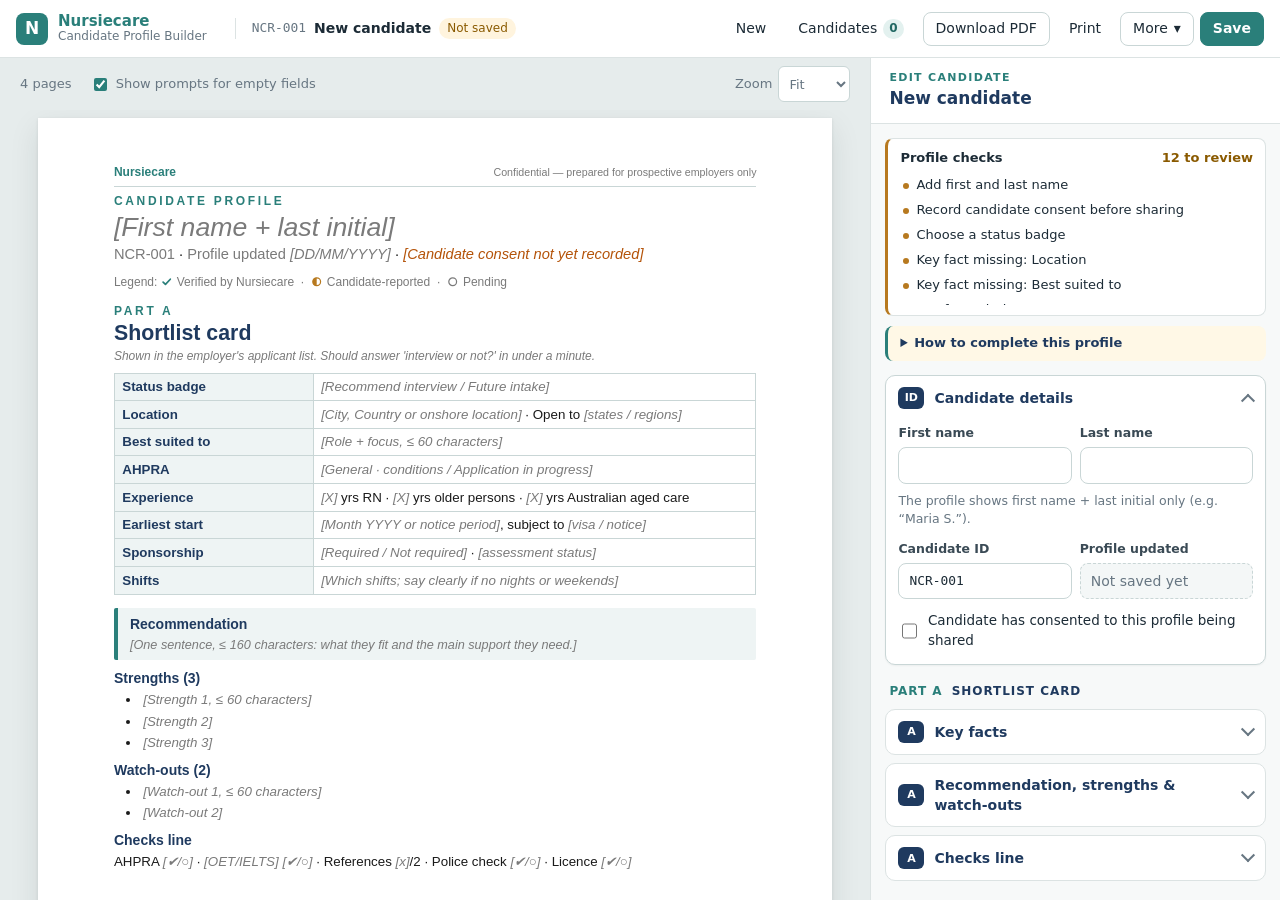
==== commit 9e5f4397: "Add files via upload" ====
--- a/index.html
+++ b/index.html
@@ -15,7 +15,7 @@
     <div class="brand-text"><strong>Nursiecare</strong><span>Candidate Profile Builder</span></div>
   </div>
 
-  <div class="current" aria-live="polite">
+  <div class="current-candidate" aria-live="polite">
     <span class="current-id mono" id="currentId">NCR-001</span>
     <span class="current-name" id="currentName">New candidate</span>
     <span class="pill" id="saveState">Not saved</span>
@@ -24,7 +24,8 @@
   <nav class="actions" aria-label="Candidate actions">
     <button type="button" class="btn btn-ghost" id="btnNew" title="Start a new candidate">New</button>
     <button type="button" class="btn btn-ghost" id="btnLibrary" title="Open a saved candidate">Candidates <span class="count" id="libCount">0</span></button>
-    <button type="button" class="btn" id="btnPrint" title="Print, or choose “Save as PDF” in the print dialog">Print / PDF</button>
+    <button type="button" class="btn" id="btnPdf" title="Download this CV as a PDF file">Download PDF</button>
+    <button type="button" class="btn btn-ghost" id="btnPrint" title="Print (or choose “Save as PDF” in the print dialog)">Print</button>
     <div class="menu">
       <button type="button" class="btn" id="btnMore" aria-haspopup="true" aria-expanded="false">More <span aria-hidden="true">▾</span></button>
       <div class="menu-list" id="moreMenu" hidden role="menu">
--- a/style.css
+++ b/style.css
@@ -85,7 +85,7 @@
 .brand-text { display: flex; flex-direction: column; line-height: 1.15; }
 .brand-text strong { color: var(--teal); font-size: 15px; }
 .brand-text span { color: var(--muted); font-size: 12px; }
-.current {
+.current-candidate {
   display: flex; align-items: center; gap: 8px; min-width: 0;
   margin-left: 12px; padding-left: 16px; border-left: 1px solid var(--line);
 }
@@ -278,16 +278,21 @@
 .lib-tools { display: flex; gap: 8px; padding: 8px 20px 12px; }
 .lib-tools input { flex: 1; }
 .lib-list { flex: 1; min-height: 120px; overflow: auto; padding: 0 20px; }
-.lib-table { width: 100%; border-collapse: collapse; font-size: 13.5px; }
-.lib-table th { position: sticky; top: 0; background: #fff; text-align: left; font-size: 12px; color: var(--muted); font-weight: 600; padding: 8px; border-bottom: 1px solid var(--line); }
-.lib-table td { padding: 9px 8px; border-bottom: 1px solid #EDF1F1; vertical-align: middle; }
-.lib-table tbody tr { cursor: pointer; }
-.lib-table tbody tr:hover { background: #F5F9F9; }
-.lib-table tr.current { background: #EFF7F6; }
-.lib-table .sub { display: block; color: var(--muted); font-size: 12.5px; }
+.lib-grid { font-size: 13.5px; }
+.lib-row {
+  display: grid; align-items: center; gap: 0 12px;
+  grid-template-columns: 76px minmax(150px, 1.4fr) minmax(120px, 1.2fr) minmax(130px, auto) 86px 96px;
+  padding: 9px 8px; border-bottom: 1px solid #EDF1F1;
+}
+.lib-row > * { min-width: 0; }
+.lib-headrow { position: sticky; top: 0; z-index: 1; background: #fff; font-size: 12px; font-weight: 600; color: var(--muted); padding-top: 8px; padding-bottom: 8px; border-bottom-color: var(--line); }
+.lib-row[data-uid] { cursor: pointer; border-radius: 6px; }
+.lib-row[data-uid]:hover { background: #F5F9F9; }
+.lib-row.is-current { background: #EFF7F6; }
+.lib-row .sub { display: block; color: var(--muted); font-size: 12.5px; }
+.c-name strong, .c-role { overflow-wrap: anywhere; }
 .nowrap { white-space: nowrap; }
-.actions-cell { text-align: right; }
-.actions-cell .icon-btn { margin-left: 4px; vertical-align: middle; }
+.actions-cell { display: flex; justify-content: flex-end; align-items: center; gap: 4px; }
 .tag { font-size: 12px; padding: 2px 8px; border-radius: 999px; white-space: nowrap; }
 .tag-go { background: var(--teal-soft); color: var(--teal-dark); }
 .tag-later { background: var(--amber-soft); color: #8A5A00; }
@@ -304,6 +309,8 @@
 }
 .toast.show { opacity: 1; transform: translate(-50%, 0); }
 .toast.error { background: var(--danger); }
+.toast.warn { background: #8A5A00; }
+.pdf-stage { position: fixed; left: -12000px; top: 0; }
 
 /* ---------------------------------------------------------------- Mobile */
 .mobile-tabs { display: none; }
@@ -313,7 +320,7 @@
 @media (max-width: 900px) {
   body { overflow: auto; height: auto; min-height: 100%; }
   .topbar { flex-wrap: wrap; height: auto; padding: 10px 16px; gap: 8px 12px; }
-  .current { margin-left: 0; padding-left: 12px; flex: 1; }
+  .current-candidate { margin-left: 0; padding-left: 12px; flex: 1; }
   .actions { width: 100%; margin-left: 0; flex-wrap: wrap; }
   .actions .btn-primary { margin-left: auto; }
   .mobile-tabs {
@@ -330,7 +337,12 @@
   .editor-scroll, .preview-scroll { overflow: visible; }
   .preview-scroll { padding: 8px 16px 40px; }
   .preview-toolbar { padding: 8px 16px; flex-wrap: wrap; gap: 8px 14px; }
-  .lib-table th:nth-child(3), .lib-table td:nth-child(3), .lib-table th:nth-child(4), .lib-table td:nth-child(4) { display: none; }
+  .lib-row { grid-template-columns: 64px minmax(0, 1fr) auto 84px 92px; }
+  .lib-row .c-role { display: none; }
+}
+@media (max-width: 560px) {
+  .lib-row { grid-template-columns: minmax(0, 1fr) auto; row-gap: 4px; }
+  .lib-row > .mono, .lib-row .c-status, .lib-row > .nowrap, .lib-headrow { display: none; }
 }
 @media (max-width: 480px) {
   .grid-2, .grid-3 { grid-template-columns: 1fr; }
@@ -342,7 +354,7 @@
 @media print {
   @page { size: A4; margin: 0; }
   html, body { height: auto; overflow: visible; background: #fff; display: block; }
-  .topbar, .mobile-tabs, .editor-pane, .preview-toolbar, .toast, .library, .cv-measure { display: none !important; }
+  .topbar, .mobile-tabs, .editor-pane, .preview-toolbar, .toast, .library, .cv-measure, .pdf-stage { display: none !important; }
   .workspace, .preview-pane, .preview-scroll { display: block !important; overflow: visible !important; padding: 0 !important; height: auto; }
   .cv-pages { display: block; width: auto; zoom: 1 !important; gap: 0; }
   .cv-pages .cv-page { box-shadow: none; margin: 0; break-after: page; page-break-after: always; }
